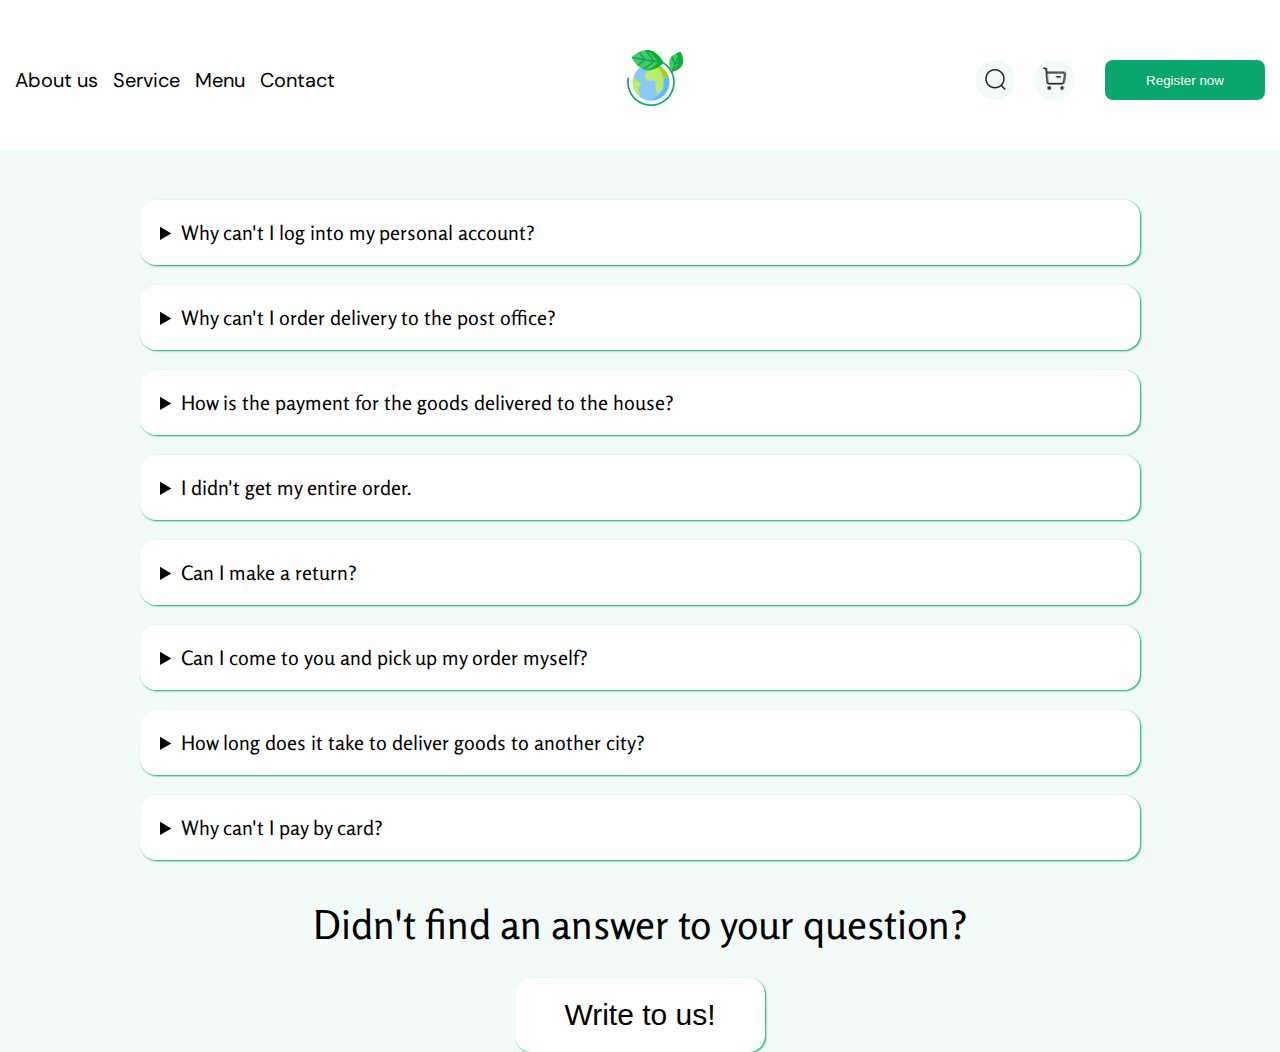
==== service.html @ ac0bc3bb "add service files" ====
﻿<!DOCTYPE html>
<html lang="en">
<head>
    <meta charset="UTF-8">
    <meta http-equiv="X-UA-Compatible" content="IE=edge">
    <meta name="viewport" content="width=device-width, initial-scale=1.0">
    <title>Organic Food</title>
    <link rel="icon" type="image/png" sizes="32x32" href="css/images/planet-earth (1) 1.png">
    <link href="https://fonts.googleapis.com/css2?family=DM+Sans:wght@400;500;700&family=Rosario:wght@300;400&display=swap"
        rel="stylesheet">
    <link rel="stylesheet" href="css/service.css">
</head>
<body>
    <header id="header">
        <div class="container d_flex justify-content-between align-items-center menu">
            <nav class="header_nav">
                <a class="header_nav_item" href="index.html">About us</a>
                <a class="header_nav_item" href="#">Service</a>
                <a class="header_nav_item" href="#">Menu</a>
                <a class="header_nav_item" href="#">Contact</a>
            </nav>
            <div class="logo"><a href="index.html"><img src="css/images/planet-earth (1) 1.png" alt="logo"></a> </div>
            <div class="nav_buttons d_flex justify-content-between align-items-center">
                <div class="search_buy_img"><a class="search_buy_img" href="#"><img class="cart_search"
                            src="css/images/Search.png" alt="search"></a></div>
                <div class="search_buy_img"><a class="search_buy_img" href="#"><img class="cart_search"
                            src="css/images/Buy.png" alt="search"></a></div>
                <form action=""><input type="button" class="register_button" value="Register now"></form>
            </div>
        </div>
    </header>
    <div id="questions">
        <div class="container">
        <details>
            <summary>Why can't I log into my personal account?</summary>
            <p>Lorem ipsum dolor sit amet consectetur adipisicing elit. Ad aliquam perspiciatis exercitationem numquam cum assumenda impedit, quis velit, fugiat, itaque fuga error?</p>
        </details>
        <details>
            <summary>Why can't I order delivery to the post office?</summary>
            <p>Lorem ipsum dolor sit amet consectetur, adipisicing elit.</p>
        </details>
        <details>
            <summary>How is the payment for the goods delivered to the house?</summary>
            <p>Lorem ipsum, dolor sit amet consectetur adipisicing elit. Quas cum rerum dolore atque quis accusamus nostrum voluptatem voluptates, molestiae animi reprehenderit ut assumenda accusantium dolor.</p>
        </details>
        <details>
            <summary>I didn't get my entire order.</summary>
            <p>Lorem ipsum dolor sit amet consectetur adipisicing elit. Voluptatem beatae at reprehenderit veniam vitae cum sunt ratione dolore?</p>
        </details>
        <details>
            <summary>Can I make a return?</summary>
            <p>Lorem ipsum dolor, sit amet consectetur adipisicing elit. Cumque vel hic velit.</p>
        </details>
        <details>
            <summary>Can I come to you and pick up my order myself?</summary>
            <p>Lorem ipsum dolor sit amet consectetur, adipisicing elit. Quas, veniam?</p>
        </details>
        <details>
            <summary>How long does it take to deliver goods to another city?</summary>
            <p>Lorem ipsum dolor sit amet consectetur adipisicing elit. Necessitatibus nemo fugiat repudiandae voluptates ea vitae eos, quod neque nobis deleniti, explicabo velit reiciendis! Numquam, quas repellat. Reprehenderit, accusantium? Repudiandae, deleniti.</p>
        </details>
        <details>
            <summary>Why can't I pay by card?</summary>
            <p>Lorem, ipsum dolor sit amet consectetur adipisicing elit. Eveniet magnam maxime velit cumque illo deleniti aut id ducimus, ex praesentium.</p>
        </details>
        <p class="questions-ask">Didn't find an answer to your question?</p>
        <input class="questions-submit" type="submit" value="Write to us!" id="questions-submit">
        </div>
    </div>
    <div class="questions-form">
        <form class="questions-form-block" action="#" id="form">
            <label class="label-for" for="email">
                Please enter your email:</label><br>
            <input type="email" required id="email" placeholder="your email..."><br>
            <div class="alert-mail">Enter your email</div>
            <label class="label-for" for="message">
                Please enter your message:</label><br>
            <textarea cols="30" rows="3" required id="message" placeholder="your message..."></textarea><br>
            <div class="alert-message">Enter your message</div>
            <button class="send-submit" type="submit" id="send-submit">Send</button>
            <div class="alert"><p class="alert-text">Thanks, your message was sended!</p></div>
            <div id="close-btn">
                <button type="button" class="close" data-dismiss="modal" aria-label="Close"><span
                        aria-hidden="true">&times;</span></button>
            </div>
        </form>
    </div>
    <script src="script.js" type="text/javascript">

    </script>
</body>
</html>
---- css/service.css ----
﻿* {
  box-sizing: border-box;
  margin: 0;
  padding: 0;
}
a {
  color: inherit;
  text-decoration: none;
}
body {
  background-color: #f3fbf8;
  height: 100vh;
}
.d_flex {
  display: flex;
}
.justify-content-between {
  justify-content: space-between;
}
.align-items-center {
  align-items: center;
}
.container {
  max-width: 1440px;
  margin: auto;
  padding: 0 15px;
}
.search_buy_img {
  position: relative;
  margin: 0 10px;
  background-color: #f3fbf8;
  border-radius: 50px;
  width: 40px;
  height: 40px;
}
.search_buy_img:hover {
  background-color: #09a66d;
}
#header {
  background-color: white;
  height: 150px;
}
.header_nav {
  font-family: "DM Sans", sans-serif;
  font-size: 20px;
}
.header_nav_item {
  margin-right: 10px;
}
.header_nav_item:hover {
  color: #09a66d;
}
.register_button {
  background-color: #09a66d;
  width: 160px;
  height: 40px;
  border-radius: 8px;
  border: none;
  margin-left: 20px;
  color: white;
  cursor: pointer;
}
.register_button:hover {
  background-color: white;
  color: #09a66d;
  border: 2px solid #09a66d;
}
.menu {
  padding-top: 50px;
}
.cart_search {
  position: absolute;
  left: -2px;
  top: 7px;
}
#questions {
  margin-top: 50px;
}
details > summary {
  padding: 20px;
  width: 1000px;
  background-color: white;
  border: none;
  border-radius: 16px;
  box-shadow: 1px 1px 2px #09a66d;
  cursor: pointer;
  margin: 10px auto;
  font-family: "Rosario", sans-serif;
  font-size: 20px;
}

details > p {
  background-color: white;
  padding: 20px;
  margin: 10px auto;
  width: 1000px;
  border-radius: 16px;
  box-shadow: 1px 1px 2px #bbbbbb;
  font-size: 20px;
  font-family: "Rosario", sans-serif;
}
details > summary:hover {
  background-color: #f3fbf8;
}
.questions-ask {
  text-align: center;
  font-size: 40px;
  font-family: "Rosario", sans-serif;
  margin-top: 30px;
}
.questions-submit {
  display: block;
  width: 250px;
  margin: 30px auto;
  background-color: white;
  border-radius: 16px;
  padding: 20px;
  font-size: 30px;
  border: none;
  box-shadow: 1px 1px 2px #09a66d;
  cursor: pointer;
}
.questions-submit:hover {
  background-color: #f3fbf8;
}
.questions-form {
  display: none;
  width: 1100px;
  height: 840px;
  position: absolute;
  left: 50%;
  top: 50%;
  margin-left: -550px;
  margin-top: -420px;
  background-color: #f3fbf8;
  border-radius: 16px;
  border: 2px solid #09a66d;
  box-shadow: 3px 3px 20px #09a66d;
  font-family: "Rosario", sans-serif;
}
.questions-form-block {
  margin: 80px;
}
.label-for {
  font-size: 40px;
}
#email {
  margin-top: 20px;
  padding: 10px;
  font-size: 30px;
  width: 550px;
  height: 50px;
  margin-bottom: 30px;
  border: 1px solid #09a66d;
}
#email:focus-visible {
  outline: 2px solid #09a66d;
}
#message {
  margin-top: 20px;
  width: 700px;
  height: 300px;
  font-size: 30px;
  padding: 10px;
  border: 1px solid #09a66d;
}
#message:focus-visible {
  outline: 2px solid #09a66d;
}
.send-submit {
  display: block;
  width: 250px;
  margin: 30px auto;
  background-color: white;
  border-radius: 16px;
  padding: 20px;
  font-size: 30px;
  border: none;
  box-shadow: 3px 3px 10px #09a66d;
  cursor: pointer;
}
.send-submit:hover {
  background-color: #f3fbf8;
}
#close-btn {
  position: absolute;
  top: 20px;
  right: 20px;
}
.close {
  width: 40px;
  height: 40px;
  background-color: white;
  border: 1px solid #09a66d;
  font-size: 35px;
  color: #09a66d;
  cursor: pointer;
}
.alert {
  display: none;
}
.alert-text {
  color: #09a66d;
  text-align: center;
  font-size: 20px;
}
.alert-mail {
  display: none;
  color: red;
  font-size: 20px;
}
.alert-message {
  display: none;
  color: red;
  font-size: 20px;
}
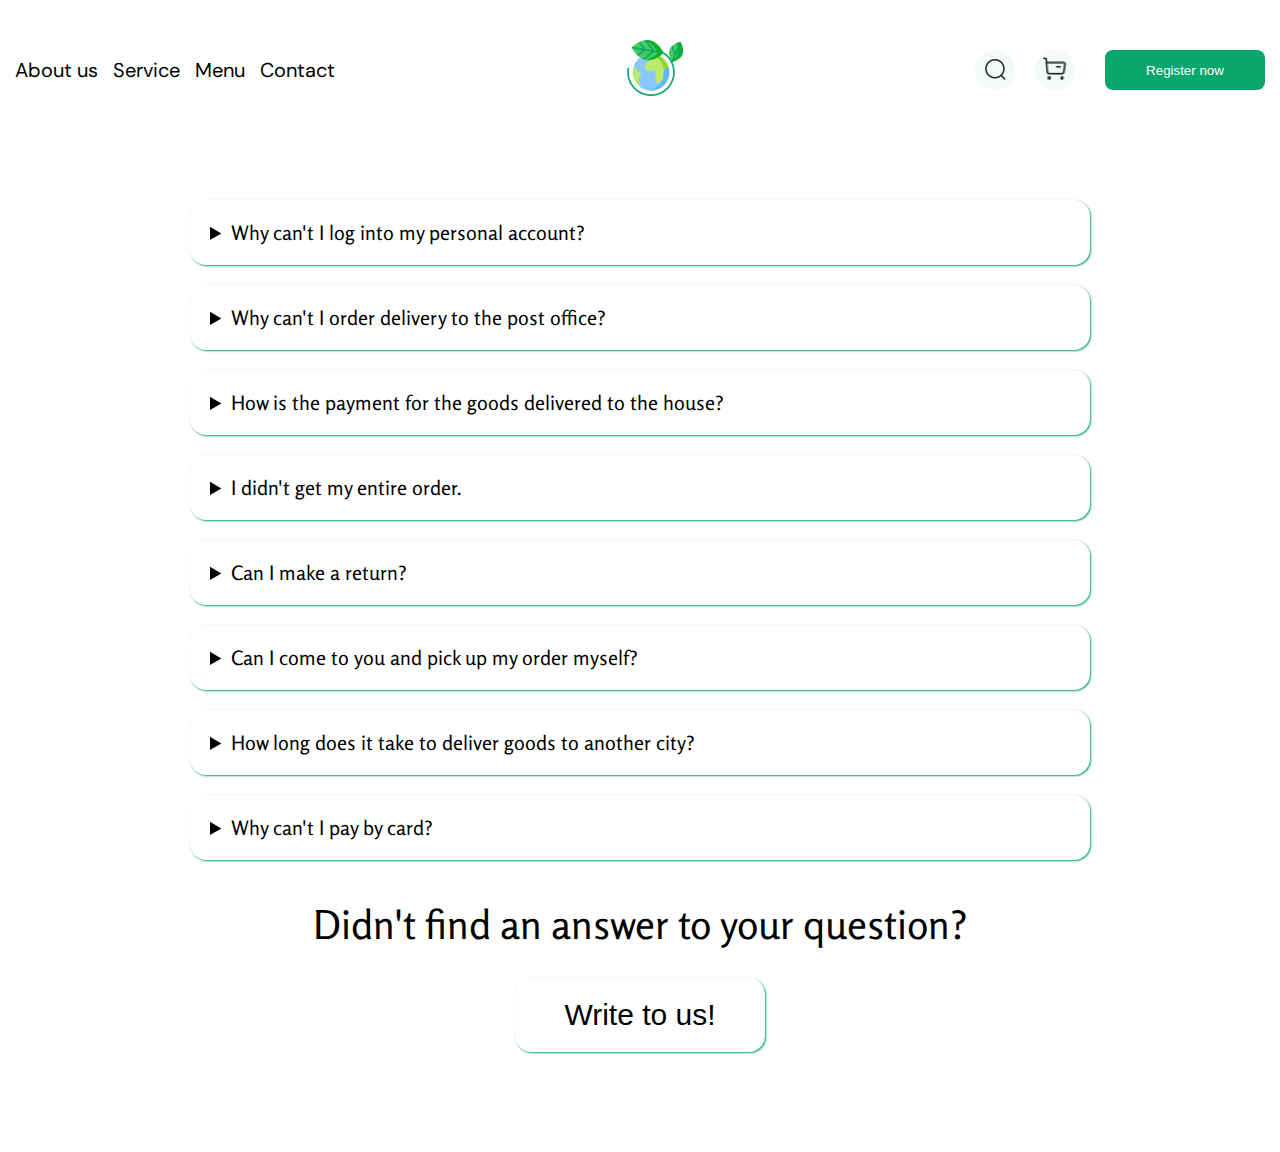
==== commit 634b0a2d: "add scss" ====
--- a/service.html
+++ b/service.html
@@ -8,7 +8,7 @@
     <link rel="icon" type="image/png" sizes="32x32" href="css/images/planet-earth (1) 1.png">
     <link href="https://fonts.googleapis.com/css2?family=DM+Sans:wght@400;500;700&family=Rosario:wght@300;400&display=swap"
         rel="stylesheet">
-    <link rel="stylesheet" href="css/service.css">
+    <link rel="stylesheet" href="css/style.css">
 </head>
 <body>
     <header id="header">
@@ -17,7 +17,7 @@
                 <a class="header_nav_item" href="index.html">About us</a>
                 <a class="header_nav_item" href="#">Service</a>
                 <a class="header_nav_item" href="#">Menu</a>
-                <a class="header_nav_item" href="#">Contact</a>
+                <a class="header_nav_item" href="contact.html">Contact</a>
             </nav>
             <div class="logo"><a href="index.html"><img src="css/images/planet-earth (1) 1.png" alt="logo"></a> </div>
             <div class="nav_buttons d_flex justify-content-between align-items-center">
@@ -67,24 +67,28 @@
         <input class="questions-submit" type="submit" value="Write to us!" id="questions-submit">
         </div>
     </div>
-    <div class="questions-form">
-        <form class="questions-form-block" action="#" id="form">
-            <label class="label-for" for="email">
-                Please enter your email:</label><br>
-            <input type="email" required id="email" placeholder="your email..."><br>
-            <div class="alert-mail">Enter your email</div>
-            <label class="label-for" for="message">
-                Please enter your message:</label><br>
-            <textarea cols="30" rows="3" required id="message" placeholder="your message..."></textarea><br>
-            <div class="alert-message">Enter your message</div>
-            <button class="send-submit" type="submit" id="send-submit">Send</button>
-            <div class="alert"><p class="alert-text">Thanks, your message was sended!</p></div>
-            <div id="close-btn">
-                <button type="button" class="close" data-dismiss="modal" aria-label="Close"><span
-                        aria-hidden="true">&times;</span></button>
-            </div>
-        </form>
-    </div>
+    
+        <div class="questions-form">
+            <form class="questions-form-block" action="#" id="form">
+                <label class="label-for" for="email">
+                    Please enter your email:</label><br>
+                <input type="email" required id="email" placeholder="your email..."><br>
+                <div class="alert-mail">Enter your email</div>
+                <label class="label-for" for="message">
+                    Please enter your message:</label><br>
+                <textarea cols="30" rows="3" required id="message" placeholder="your message..." ></textarea><br>
+                <div class="alert-message">Enter your message</div>
+                <button class="send-submit" type="submit" id="send-submit">Send</button>
+                <div class="alert">
+                    <p class="alert-text">Thanks, your message was sended!</p>
+                </div>
+                <div id="close-btn">
+                    <button type="button" class="close" data-dismiss="modal" aria-label="Close"><span
+                            aria-hidden="true">&times;</span></button>
+                </div>
+            </form>
+        </div>
+    
     <script src="script.js" type="text/javascript">
 
     </script>
--- a/css/style.css
+++ b/css/style.css
@@ -0,0 +1 @@
+*{box-sizing:border-box;margin:0;padding:0}a{color:inherit;text-decoration:none}.d_flex{display:flex}.justify-content-between{justify-content:space-between}.align-items-center{align-items:center}.container{max-width:1440px;margin:auto;padding:0 15px}.search_buy_img{position:relative;margin:0 10px;background-color:#f3fbf8;border-radius:50px;width:40px;height:40px}.search_buy_img:hover{background-color:#09a66d}#header{height:150px;padding-top:40px}.header_nav{font-family:"DM Sans", sans-serif;font-size:20px}.header_nav_item{margin-right:10px}.header_nav_item:hover{color:#09a66d}.register_button{background-color:#09a66d;width:160px;height:40px;border-radius:8px;border:none;margin-left:20px;color:white;cursor:pointer}.register_button:hover{background-color:white;color:#09a66d;border:2px solid #09a66d}.login_button{background-color:white;width:160px;height:40px;border-radius:8px;border:2px solid #09a66d;margin-left:20px;color:#09a66d;cursor:pointer}.login_button:hover{background-color:#09a66d;color:white;border:none}.cart_search{position:absolute;left:-2px;top:7px}.questions-form{display:none;width:1000px;height:700px;position:fixed;left:50%;top:50%;transform:translate(-50%, -50%);background-color:#f3fbf8;border-radius:16px;border:2px solid #09a66d;box-shadow:3px 3px 20px #09a66d;font-family:"Rosario", sans-serif}.questions-form-block{margin:60px}.label-for{font-size:40px}#email{margin-top:20px;padding:10px;font-size:30px;width:550px;height:50px;margin-bottom:30px;border:1px solid #09a66d}#email:focus-visible{outline:2px solid #09a66d}#message{resize:none;margin-top:20px;width:700px;height:250px;font-size:30px;padding:10px;border:1px solid #09a66d}#message:focus-visible{outline:2px solid #09a66d}.send-submit{display:block;width:250px;margin:30px auto 20px;background-color:white;border-radius:16px;padding:20px;font-size:30px;border:none;box-shadow:3px 3px 10px #09a66d;cursor:pointer}.send-submit:hover{background-color:#f3fbf8}#close-btn{position:absolute;top:20px;right:20px}.close{width:40px;height:40px;background-color:white;border:1px solid #09a66d;font-size:35px;color:#09a66d;cursor:pointer}.alert{display:none}.alert-text{color:#09a66d;text-align:center;font-size:20px}.alert-mail{display:none;color:red;font-size:20px}.alert-message{display:none;color:red;font-size:20px}footer{height:435px;background-color:#f3fbf8}.footer_block{padding:70px 100px 120px 100px}.footer_first_descr{font-family:"DM Sans", sans-serif;font-size:18px;color:#555555;padding-top:30px}.footer_head{font-family:"DM Sans", sans-serif;font-weight:500;font-size:24px;color:#222222;margin-bottom:40px}.footer_link{display:block;font-family:"DM Sans", sans-serif;font-size:18px;color:#555555;margin-bottom:25px}.footer_email{font-family:"DM Sans", sans-serif;font-size:18px;color:#222222;font-weight:bold}.footer_social{margin-top:25px;margin-bottom:70px}.organic{height:850px;background-color:#f3fbf8;position:relative}.organic_head{text-align:center;font-family:"Rosario", sans-serif;font-weight:900;font-size:90px;color:#222222;padding-top:88px;margin:0}.organic_text{font-family:"DM Sans", sans-serif;font-size:18px;line-height:30px;text-align:center;color:#555555;padding:17px 600px 40px}.order_ellipse{display:block;position:relative;margin:0 10px;background-color:#09a66d;border-radius:50px;width:64px;height:64px}.order{justify-content:center;font-family:"DM Sans", sans-serif}.order_arrow{position:absolute;left:15px;top:25px}.order_ellipse:hover{background-color:#2e8b57}.statistic_image{display:flex;justify-content:flex-end;margin-bottom:30px}.vegetables{position:absolute;top:385px;left:155px}.leaves_first{position:absolute;top:-50px;left:40px}#the_best{height:1057px;position:relative}.the_best_slider{width:600px;margin-bottom:60px}.the_best_head{font-family:"Rosario", sans-serif;font-weight:900;font-size:90px;color:#222222;margin-top:125px}.the_best_text{font-size:18px;font-family:"Rosario", sans-serif;color:#555555;line-height:30px;padding:50px 800px 56px 0px}.the_best_slider_img{position:relative;background-color:#f3fbf8;border-radius:50px;width:70px;height:70px;margin:30px}.the_best_slider_img_center{position:absolute;top:15px;left:15px}.the_best_slider_text{font-family:"DM Sans", sans-serif;font-weight:normal;font-size:14px;line-height:20px;color:#555555}.the_best_slider_header{font-family:"DM Sans", sans-serif;font-weight:bold;font-size:20px;color:#222222}.the_best_slider:hover{background-color:#f3fbf8}.arrow_down{margin-left:300px}.line_img{position:absolute;top:-170px;right:50px}.funny_man{position:absolute;top:320px;right:200px}.explor{height:832px;background:#f3fbf8;position:relative}.explor_head{font-family:"Rosario", sans-serif;font-weight:bold;font-size:90px;line-height:90px;color:#222222;padding-bottom:20px}.explor_block{padding:100px 150px 150px 120px}.explor_descr{padding-left:60px;padding-top:30px}.explor_text{font-family:"DM Sans", sans-serif;font-size:18px;line-height:30px;color:#555555;padding-bottom:30px}.order_explor{font-family:"DM Sans", sans-serif}.explor_leaves{position:absolute;right:70px;top:400px}.customers{height:715px}.customers_descr{padding:113px 80px 150px 0}.customers_head{font-family:"Rosario", sans-serif;color:#222222;font-weight:bold;font-size:90px;padding-bottom:20px}.customers_text{font-family:"DM Sans", sans-serif;font-weight:normal;font-size:18px;line-height:30px;color:#555555;padding-bottom:50px}.customers_second_head{font-family:"DM Sans", sans-serif;font-weight:500;font-size:30px;color:#222222;padding-bottom:20px}.customers_stars{display:block}.customer_arrows{padding-left:480px}.customer_arrow_first{margin-right:30px}.customers_img{position:relative}.customers_ahmed{position:absolute;bottom:10px}.phones{height:730px}.phones_block{margin:150px 400px 300px 300px}.phones_descr{padding-left:150px}.phones_download{background-color:#f3fbf8;border-radius:8px;width:140px;height:40px;text-align:center;padding-top:8px;font-family:"DM Sans", sans-serif;font-size:18px;color:#333333;padding-bottom:16px}.phones_head{font-family:"Rosario", sans-serif;font-weight:bold;font-size:70px;color:#222222;padding-bottom:20px}.phones_text{font-family:"DM Sans", sans-serif;font-weight:normal;font-size:18px;line-height:30px;color:#555555;padding-bottom:50px}#questions{margin-top:50px}details>summary{padding:20px;width:900px;background-color:white;border:none;border-radius:16px;box-shadow:1px 1px 2px #09a66d;cursor:pointer;margin:10px auto;font-family:"Rosario", sans-serif;font-size:20px}details>p{background-color:white;padding:20px;margin:10px auto;width:900px;border-radius:16px;box-shadow:1px 1px 2px #bbbbbb;font-size:20px;font-family:"Rosario", sans-serif}details>summary:hover{background-color:#f3fbf8}.questions-ask{text-align:center;font-size:40px;font-family:"Rosario", sans-serif;margin-top:30px}.questions-submit{display:block;width:250px;margin:30px auto 100px;background-color:white;border-radius:16px;padding:20px;font-size:30px;border:none;box-shadow:1px 1px 2px #09a66d;cursor:pointer}.questions-submit:hover{background-color:#f3fbf8}
